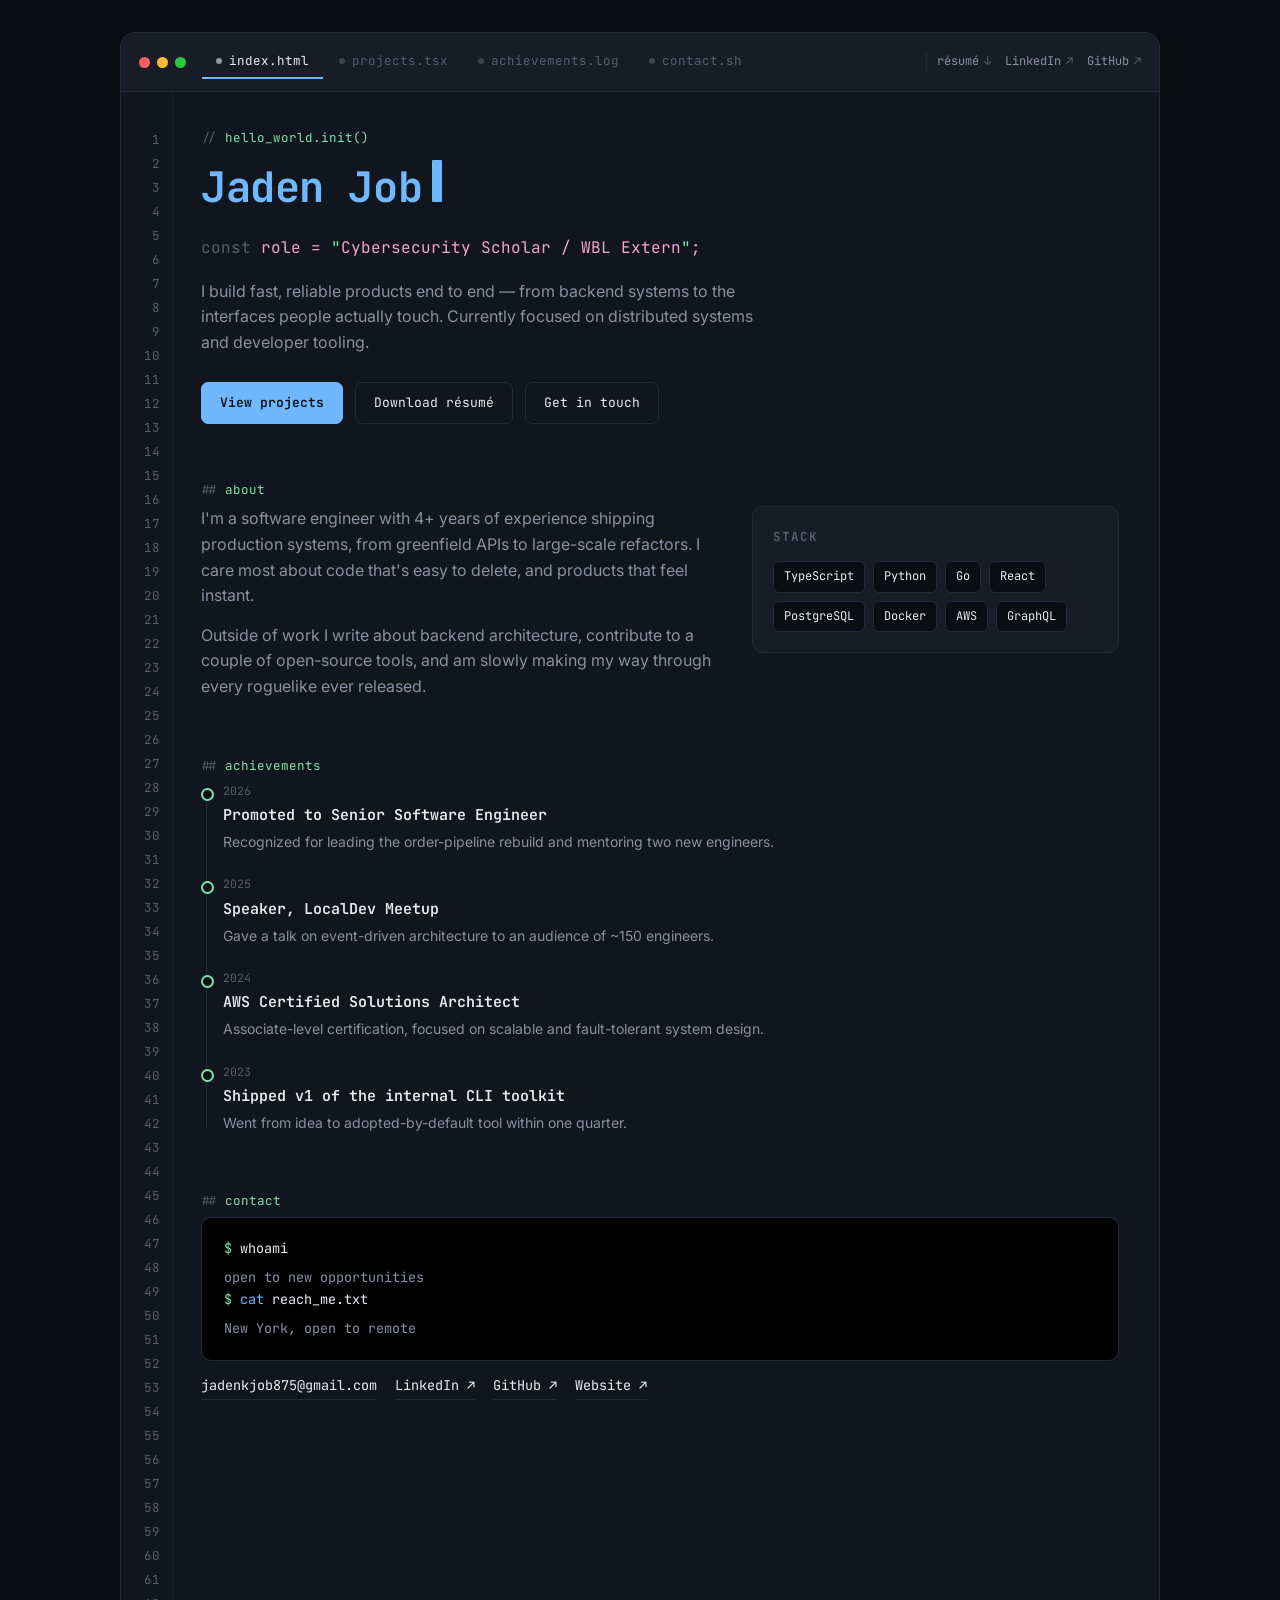
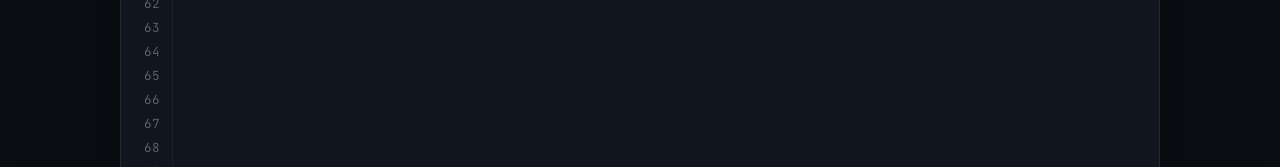
==== index.html @ 04edb19b "Update index.html" ====
<!DOCTYPE html>
<html lang="en">
<head>
<meta charset="UTF-8">
<meta name="viewport" content="width=device-width, initial-scale=1.0">
<title>Jaden Job — Cybersecurity Scholar / WBL Extern</title>
<meta name="description" content="Portfolio of Jaden Job, Cybersecurity Scholar / WBL Extern">
<link rel="preconnect" href="https://fonts.googleapis.com">
<link rel="preconnect" href="https://fonts.gstatic.com" crossorigin>
<link href="https://fonts.googleapis.com/css2?family=JetBrains+Mono:wght@400;500;600;700;800&family=Inter:wght@400;500;600;700&display=swap" rel="stylesheet">
<link rel="stylesheet" href="style.css">
</head>
<body>

<div class="editor">

  <div class="titlebar">
    <div class="dots"><span></span><span></span><span></span></div>
    <div class="tabs">
      <a href="index.html#top" class="tab active"><span class="dot"></span>index.html</a>
      <a href="projects.html" class="tab"><span class="dot"></span>projects.tsx</a>
      <a href="index.html#achievements" class="tab"><span class="dot"></span>achievements.log</a>
      <a href="index.html#contact" class="tab"><span class="dot"></span>contact.sh</a>
    </div>
    <div class="quick-links">
      <a data-profile="resumeUrl" target="_blank" rel="noopener">résumé <span class="arrow">↓</span></a>
      <a data-profile="linkedin" target="_blank" rel="noopener">LinkedIn <span class="arrow">↗</span></a>
      <a data-profile="github" target="_blank" rel="noopener">GitHub <span class="arrow">↗</span></a>
    </div>
  </div>

  <div class="code-body">
    <div class="gutter" id="gutter" aria-hidden="true"></div>

    <div class="content" id="content">

      <section class="hero" id="top">
        <p class="eyebrow"><span class="punc">// </span>hello_world.init()</p>
        <h1><span class="fn" data-profile="name"></span><span class="cursor"></span></h1>
        <p class="role-line"><span class="kw">const</span> role = <span class="str">"</span><span data-profile="role"></span><span class="str">"</span>;</p>
        <p class="tagline" data-profile="tagline"></p>
        <div class="cta-row">
          <a class="btn primary" href="projects.html">View projects</a>
          <a class="btn ghost" data-profile="resumeUrl" target="_blank" rel="noopener">Download résumé</a>
          <a class="btn ghost" href="#contact">Get in touch</a>
        </div>
      </section>

      <section id="about">
        <p class="eyebrow"><span class="punc">## </span>about</p>
        <div class="about-grid">
          <div id="bio-paragraphs"></div>
          <div class="skills-card">
            <h3>Stack</h3>
            <div class="tag-cloud" id="skills-tags"></div>
          </div>
        </div>
      </section>

      <section id="achievements">
        <p class="eyebrow"><span class="punc">## </span>achievements</p>
        <div class="timeline" id="timeline"></div>
      </section>

      <section id="contact">
        <p class="eyebrow"><span class="punc">## </span>contact</p>
        <div class="terminal">
          <div><span class="prompt">$</span> whoami</div>
          <p class="out">open to new opportunities</p>
          <div><span class="prompt">$</span> <span class="path">cat</span> reach_me.txt</div>
          <p class="out" data-profile="location"></p>
        </div>
        <div class="contact-links">
          <a data-profile="email"></a>
          <a data-profile="linkedin" target="_blank" rel="noopener">LinkedIn ↗</a>
          <a data-profile="github" target="_blank" rel="noopener">GitHub ↗</a>
          <a data-profile="website" target="_blank" rel="noopener">Website ↗</a>
        </div>
      </section>

    </div>
  </div>
</div>

<footer>built with plain HTML/CSS/JS · no framework, no tracking</footer>

<script src="data.js"></script>
<script src="site.js"></script>
<script>
  // Fill in name/links from PROFILE
  applyProfile();
  document.querySelector('[data-profile="email"]').textContent = PROFILE.email;

  // Render bio paragraphs
  const bioContainer = document.getElementById('bio-paragraphs');
  PROFILE.bio.forEach(paragraph => bioContainer.appendChild(el('p', null, paragraph)));

  // Render skill tags
  const tagsContainer = document.getElementById('skills-tags');
  PROFILE.skills.forEach(skill => tagsContainer.appendChild(el('span', 'tag', skill)));

  // Render achievements
  renderAchievementItems(document.getElementById('timeline'), ACHIEVEMENTS);

  renderGutter();
  setupScrollSpy(['top','about','achievements','contact']);
</script>

</body>
</html>
---- style.css ----
:root{
  --ink:        #0a0d12;
  --panel:      #11151d;
  --panel-2:    #171c26;
  --line:       #232938;
  --line-soft:  #1a2029;
  --text-hi:    #e8ecf3;
  --text-lo:    #8891a3;
  --text-dim:   #565f72;
  --blue:       #6fb7ff;
  --green:      #7ee6a6;
  --pink:       #f0a3d0;
  --amber:      #ffcb6b;
  --radius:     10px;
  --mono: 'JetBrains Mono', ui-monospace, monospace;
  --sans: 'Inter', -apple-system, sans-serif;
}

*{ box-sizing:border-box; }
html{ scroll-behavior:smooth; }
@media (prefers-reduced-motion: reduce){
  html{ scroll-behavior:auto; }
  *{ animation-duration:0.001ms !important; animation-iteration-count:1 !important; transition-duration:0.001ms !important; }
}

body{
  margin:0;
  background:var(--ink);
  color:var(--text-hi);
  font-family:var(--sans);
  line-height:1.6;
  -webkit-font-smoothing:antialiased;
}

a{ color:inherit; }
::selection{ background:var(--blue); color:var(--ink); }

:focus-visible{
  outline:2px solid var(--blue);
  outline-offset:3px;
  border-radius:4px;
}

/* ---------- Editor Window Chrome ---------- */
.editor{
  max-width:1040px;
  margin:32px auto;
  border:1px solid var(--line);
  border-radius:14px;
  overflow:hidden;
  background:var(--panel);
  box-shadow:0 40px 100px -40px rgba(0,0,0,0.6);
}

.titlebar{
  display:flex;
  align-items:center;
  gap:16px;
  padding:12px 18px;
  background:var(--panel-2);
  border-bottom:1px solid var(--line);
  flex-wrap:wrap;
}
.dots{ display:flex; gap:7px; flex-shrink:0; }
.dots span{ width:11px; height:11px; border-radius:50%; display:block; }
.dots span:nth-child(1){ background:#ff5f57; }
.dots span:nth-child(2){ background:#febc2e; }
.dots span:nth-child(3){ background:#28c840; }

.tabs{ display:flex; gap:2px; overflow-x:auto; flex:1; min-width:160px; }
.tab{
  font-family:var(--mono);
  font-size:12.5px;
  color:var(--text-dim);
  padding:6px 14px;
  border-radius:6px 6px 0 0;
  white-space:nowrap;
  display:flex;
  align-items:center;
  gap:7px;
  text-decoration:none;
  border-bottom:2px solid transparent;
}
.tab .dot{ width:6px; height:6px; border-radius:50%; background:currentColor; opacity:.6; }
.tab.active{ color:var(--text-hi); border-bottom-color:var(--blue); }
.tab:hover{ color:var(--text-hi); }

.quick-links{
  display:flex;
  gap:14px;
  flex-shrink:0;
  padding-left:10px;
  border-left:1px solid var(--line);
}
.quick-links a{
  font-family:var(--mono);
  font-size:12px;
  color:var(--text-lo);
  text-decoration:none;
  white-space:nowrap;
  display:flex;
  align-items:center;
  gap:5px;
}
.quick-links a:hover{ color:var(--blue); }
.quick-links .arrow{ color:var(--text-dim); }

@media (max-width:640px){
  .quick-links{ border-left:none; padding-left:0; width:100%; justify-content:flex-start; padding-top:8px; border-top:1px solid var(--line); margin-top:8px; }
}

/* ---------- Line-numbered content area ---------- */
.code-body{ display:flex; }
.gutter{
  flex-shrink:0;
  width:52px;
  text-align:right;
  padding:36px 12px 36px 0;
  font-family:var(--mono);
  font-size:12.5px;
  color:var(--text-dim);
  background:var(--panel);
  border-right:1px solid var(--line-soft);
  user-select:none;
}
.gutter div{ height:var(--lh, 24px); line-height:var(--lh,24px); }

.content{ flex:1; min-width:0; padding:36px 40px 36px 28px; }

@media (max-width:640px){
  .gutter{ width:34px; padding-right:8px; font-size:11px; }
  .content{ padding:28px 18px; }
  .editor{ margin:12px; border-radius:10px; }
}

.comment{ color:var(--text-dim); font-family:var(--mono); font-size:13px; }

section{ margin-bottom:56px; }
section:last-of-type{ margin-bottom:0; }

.eyebrow{ font-family:var(--mono); font-size:12.5px; color:var(--green); margin:0 0 6px; }
.eyebrow .punc{ color:var(--text-dim); }

h1,h2,h3{ font-family:var(--mono); font-weight:700; margin:0; letter-spacing:-0.01em; }

/* ---------- Hero ---------- */
.hero h1{
  font-size:clamp(28px, 5vw, 42px);
  color:var(--text-hi);
  display:flex; flex-wrap:wrap; align-items:baseline; gap:10px;
}
.hero h1 .fn{ color:var(--blue); }
.cursor{
  display:inline-block; width:10px; height:1em; background:var(--blue);
  animation:blink 1.1s steps(1) infinite; vertical-align:text-bottom; border-radius:1px;
}
@keyframes blink{ 50%{ opacity:0; } }

.role-line{ font-family:var(--mono); font-size:16px; color:var(--pink); margin-top:14px; }
.role-line .kw{ color:var(--text-dim); }
.role-line .str{ color:var(--green); }

.hero p.tagline{ max-width:56ch; color:var(--text-lo); font-size:16px; margin-top:18px; }

.cta-row{ display:flex; gap:12px; margin-top:26px; flex-wrap:wrap; }
.btn{
  font-family:var(--mono); font-size:13px; text-decoration:none; padding:10px 18px;
  border-radius:7px; border:1px solid var(--line);
  transition:border-color .15s, transform .15s, background .15s;
}
.btn:hover{ transform:translateY(-1px); }
.btn.primary{ background:var(--blue); color:var(--ink); border-color:var(--blue); font-weight:600; }
.btn.primary:hover{ background:#8ec4ff; }
.btn.ghost{ color:var(--text-hi); }
.btn.ghost:hover{ border-color:var(--text-lo); }

/* ---------- About ---------- */
.about-grid{ display:grid; grid-template-columns:1.4fr 1fr; gap:36px; align-items:start; }
@media (max-width:720px){ .about-grid{ grid-template-columns:1fr; } }
.about-grid p{ color:var(--text-lo); margin:0 0 14px; }
.about-grid p:last-child{ margin-bottom:0; }

.skills-card{ background:var(--panel-2); border:1px solid var(--line); border-radius:var(--radius); padding:20px; }
.skills-card h3{ font-size:12.5px; color:var(--text-dim); text-transform:uppercase; letter-spacing:.08em; margin-bottom:14px; }
.tag-cloud{ display:flex; flex-wrap:wrap; gap:8px; }
.tag{ font-family:var(--mono); font-size:12px; padding:5px 10px; border-radius:6px; background:var(--ink); border:1px solid var(--line); color:var(--text-hi); }

/* ---------- Projects ---------- */
.project-grid{ display:grid; grid-template-columns:1fr 1fr; gap:20px; }
@media (max-width:720px){ .project-grid{ grid-template-columns:1fr; } }

.card{
  background:var(--panel-2); border:1px solid var(--line); border-radius:var(--radius);
  padding:22px; display:flex; flex-direction:column; gap:12px;
  transition:border-color .15s, transform .15s;
}
.card:hover{ border-color:var(--blue); transform:translateY(-2px); }

.card-top{ display:flex; justify-content:space-between; align-items:flex-start; gap:10px; }
.card h3{ font-size:17px; color:var(--text-hi); }
.card .stack{ font-family:var(--mono); font-size:11.5px; color:var(--text-dim); }
.card p{ color:var(--text-lo); font-size:14.5px; margin:0; }
.card .links{ display:flex; gap:14px; margin-top:auto; padding-top:6px; }
.card .links a{ font-family:var(--mono); font-size:12.5px; color:var(--green); text-decoration:none; border-bottom:1px solid transparent; }
.card .links a:hover{ border-bottom-color:var(--green); }

.impact-badge{
  font-family:var(--mono); font-size:11px; color:var(--amber);
  background:rgba(255,203,107,0.08); border:1px solid rgba(255,203,107,0.25);
  padding:3px 8px; border-radius:5px; white-space:nowrap;
}

.page-heading{ margin-bottom:28px; }
.page-heading h1{ font-size:clamp(24px,4vw,32px); color:var(--text-hi); }
.page-heading p{ color:var(--text-lo); margin-top:10px; max-width:60ch; }

/* ---------- Achievements timeline ---------- */
.timeline{ position:relative; padding-left:22px; }
.timeline::before{ content:''; position:absolute; left:5px; top:6px; bottom:6px; width:1px; background:var(--line); }
.t-item{ position:relative; margin-bottom:22px; }
.t-item:last-child{ margin-bottom:0; }
.t-item::before{
  content:''; position:absolute; left:-22px; top:6px;
  width:9px; height:9px; border-radius:50%; background:var(--ink); border:2px solid var(--green);
}
.t-date{ font-family:var(--mono); font-size:11.5px; color:var(--text-dim); }
.t-title{ font-family:var(--mono); font-size:15px; color:var(--text-hi); margin:3px 0 4px; font-weight:600; }
.t-desc{ color:var(--text-lo); font-size:14px; margin:0; }

/* ---------- Contact / terminal ---------- */
.terminal{ background:#000; border:1px solid var(--line); border-radius:var(--radius); padding:20px 22px; font-family:var(--mono); font-size:13.5px; }
.terminal .prompt{ color:var(--green); }
.terminal .path{ color:var(--blue); }
.terminal .out{ color:var(--text-lo); margin:8px 0 0; }
.contact-links{ display:flex; flex-wrap:wrap; gap:18px; margin-top:14px; }
.contact-links a{
  text-decoration:none; font-family:var(--mono); font-size:13.5px; color:var(--text-hi);
  border-bottom:1px solid var(--line); padding-bottom:2px;
}
.contact-links a:hover{ color:var(--blue); border-color:var(--blue); }

footer{ text-align:center; font-family:var(--mono); font-size:11.5px; color:var(--text-dim); padding:24px 10px 40px; }
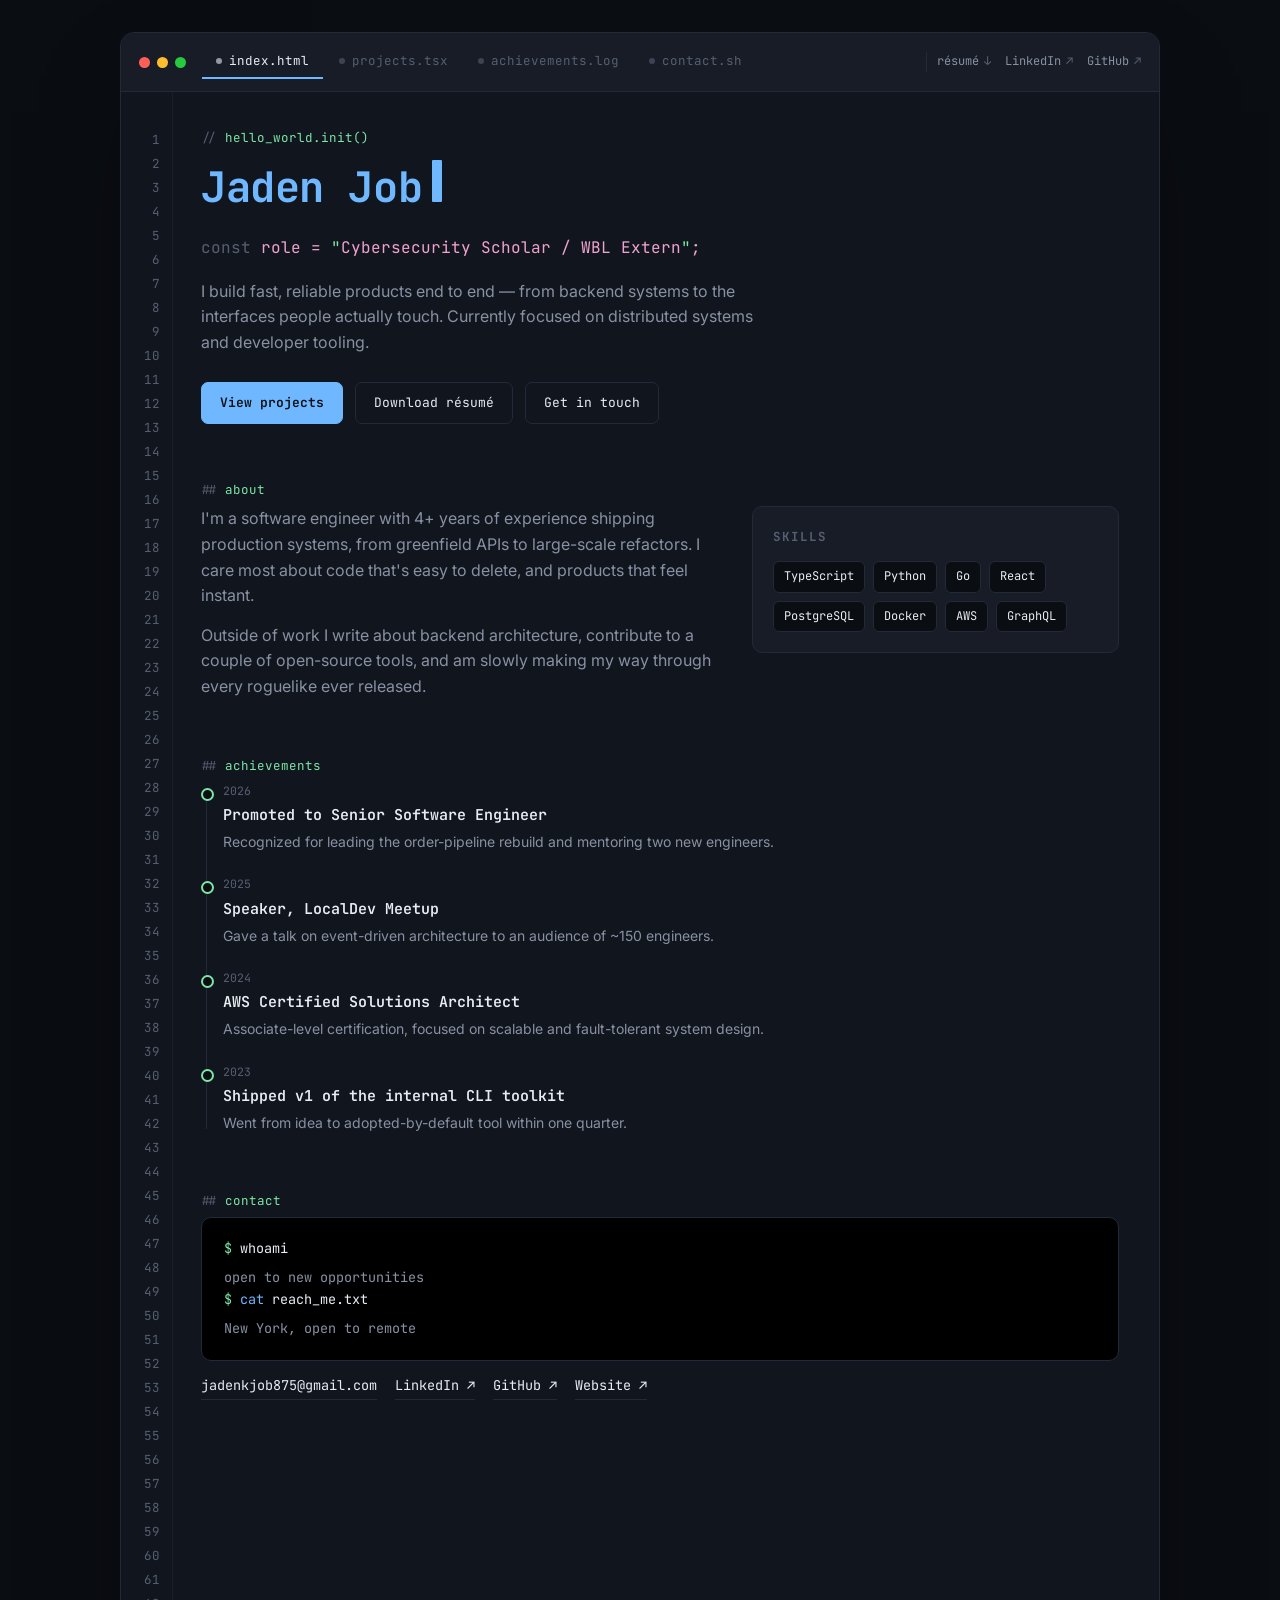
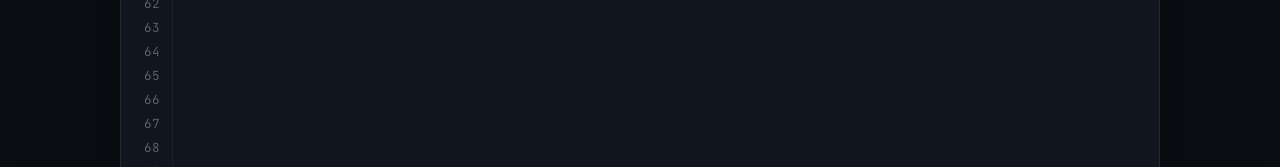
==== commit 1a22cd71: "Update index.html" ====
--- a/index.html
+++ b/index.html
@@ -51,7 +51,7 @@
         <div class="about-grid">
           <div id="bio-paragraphs"></div>
           <div class="skills-card">
-            <h3>Stack</h3>
+            <h3>Skills</h3>
             <div class="tag-cloud" id="skills-tags"></div>
           </div>
         </div>
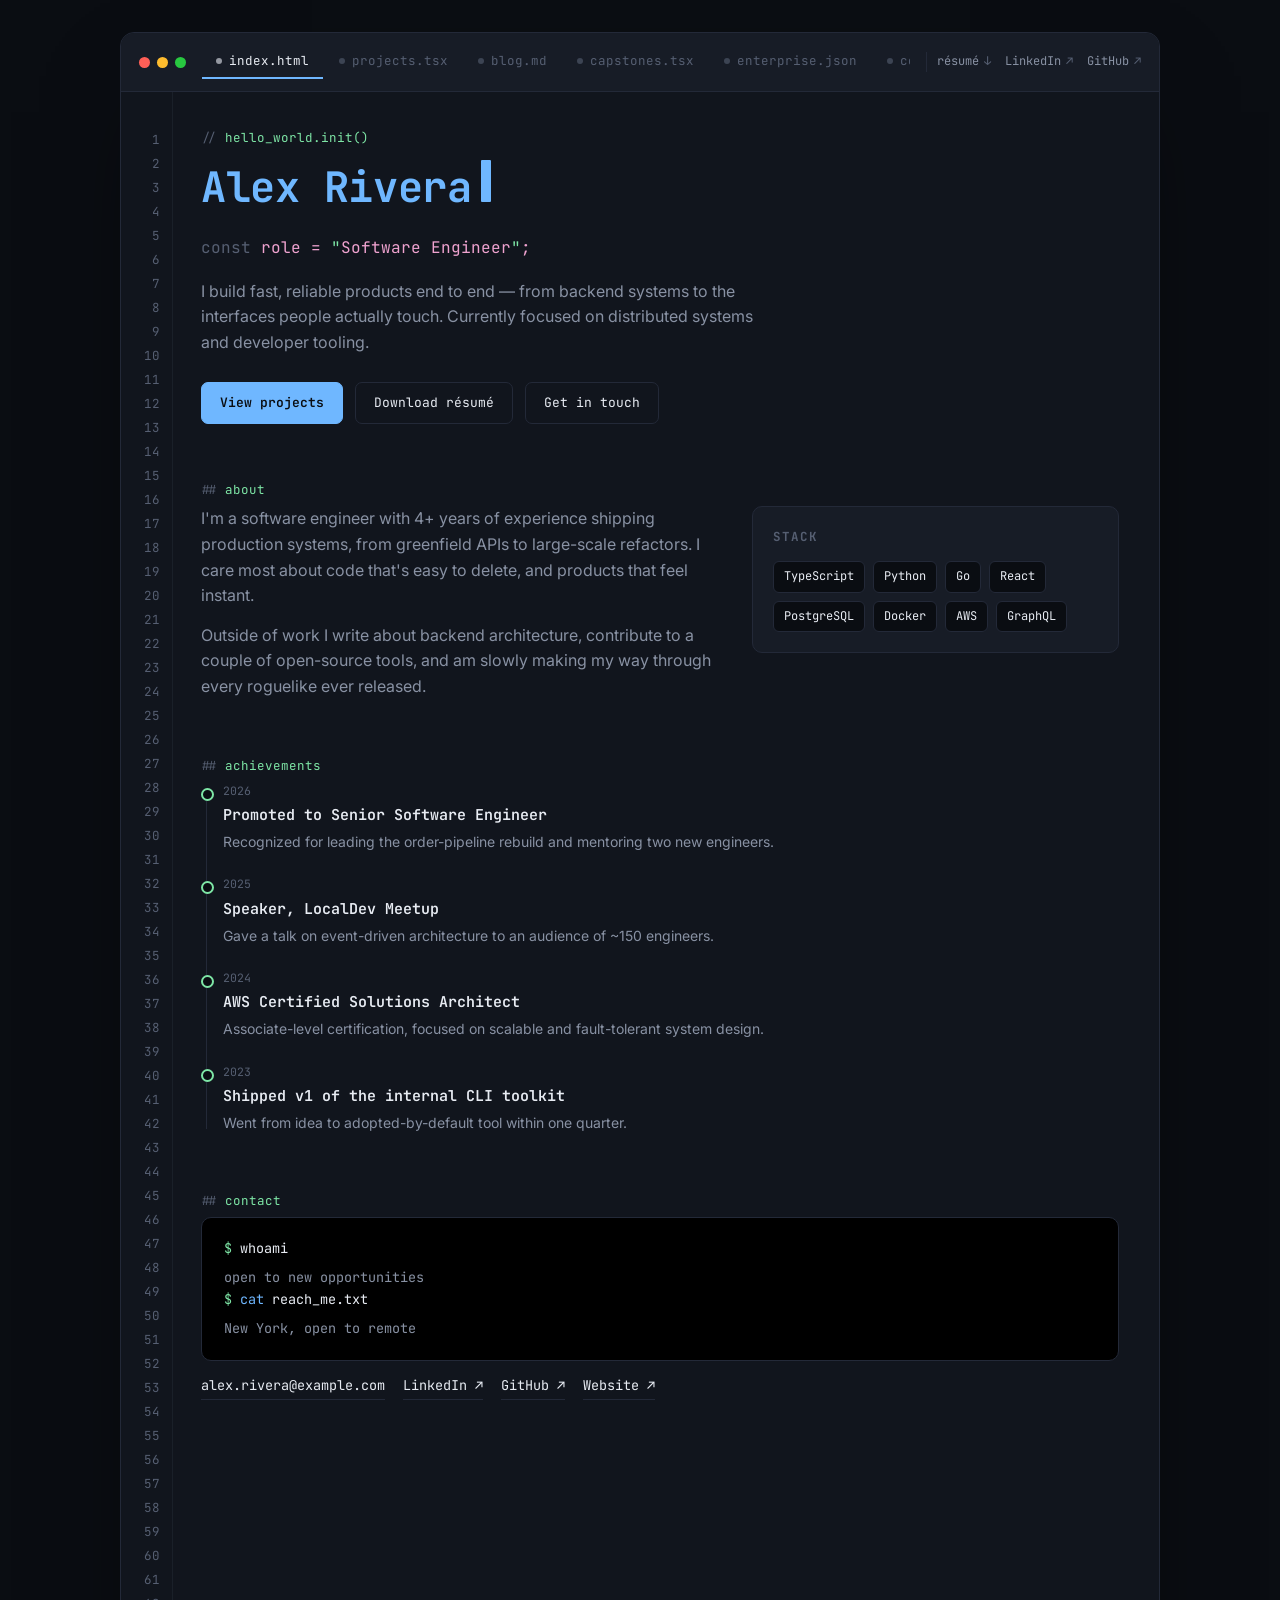
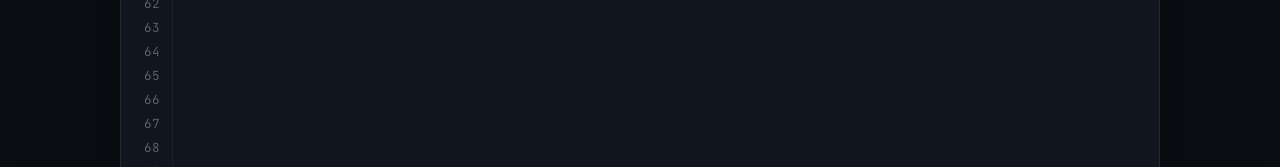
==== commit 47de8f6b: "Add files via upload" ====
--- a/index.html
+++ b/index.html
@@ -3,8 +3,8 @@
 <head>
 <meta charset="UTF-8">
 <meta name="viewport" content="width=device-width, initial-scale=1.0">
-<title>Jaden Job — Cybersecurity Scholar / WBL Extern</title>
-<meta name="description" content="Portfolio of Jaden Job, Cybersecurity Scholar / WBL Extern">
+<title>Alex Rivera — Software Engineer</title>
+<meta name="description" content="Portfolio of Alex Rivera, Software Engineer">
 <link rel="preconnect" href="https://fonts.googleapis.com">
 <link rel="preconnect" href="https://fonts.gstatic.com" crossorigin>
 <link href="https://fonts.googleapis.com/css2?family=JetBrains+Mono:wght@400;500;600;700;800&family=Inter:wght@400;500;600;700&display=swap" rel="stylesheet">
@@ -19,7 +19,9 @@
     <div class="tabs">
       <a href="index.html#top" class="tab active"><span class="dot"></span>index.html</a>
       <a href="projects.html" class="tab"><span class="dot"></span>projects.tsx</a>
-      <a href="index.html#achievements" class="tab"><span class="dot"></span>achievements.log</a>
+      <a href="blog.html" class="tab"><span class="dot"></span>blog.md</a>
+      <a href="capstones.html" class="tab"><span class="dot"></span>capstones.tsx</a>
+      <a href="enterprise.html" class="tab"><span class="dot"></span>enterprise.json</a>
       <a href="index.html#contact" class="tab"><span class="dot"></span>contact.sh</a>
     </div>
     <div class="quick-links">
@@ -51,7 +53,7 @@
         <div class="about-grid">
           <div id="bio-paragraphs"></div>
           <div class="skills-card">
-            <h3>Skills</h3>
+            <h3>Stack</h3>
             <div class="tag-cloud" id="skills-tags"></div>
           </div>
         </div>
--- a/style.css
+++ b/style.css
@@ -239,4 +239,79 @@
 }
 .contact-links a:hover{ color:var(--blue); border-color:var(--blue); }
 
+/* ---------- Images ---------- */
+.cover-img{
+  width:100%; max-height:340px; object-fit:cover;
+  border-radius:8px; border:1px solid var(--line); display:block; margin-bottom:14px;
+}
+.step-img{
+  width:100%; max-height:280px; object-fit:cover;
+  border-radius:8px; border:1px solid var(--line); display:block; margin:8px 0 10px;
+}
+.gallery{ display:grid; grid-template-columns:repeat(auto-fit,minmax(140px,1fr)); gap:10px; margin-top:14px; }
+.gallery img{ width:100%; height:110px; object-fit:cover; border-radius:6px; border:1px solid var(--line); }
+
+/* ---------- Blog post cards (details/summary) ---------- */
+.post-card{
+  background:var(--panel-2); border:1px solid var(--line); border-radius:var(--radius);
+  padding:22px; margin-bottom:22px;
+}
+.post-card:last-child{ margin-bottom:0; }
+.post-card summary{ cursor:pointer; list-style:none; }
+.post-card summary::-webkit-details-marker{ display:none; }
+.post-heading{ display:flex; justify-content:space-between; align-items:baseline; gap:12px; flex-wrap:wrap; }
+.post-heading h3{ font-size:18px; color:var(--text-hi); }
+.post-date{ font-family:var(--mono); font-size:11.5px; color:var(--text-dim); white-space:nowrap; }
+.post-summary{ color:var(--text-lo); font-size:14.5px; margin:10px 0 4px; }
+.tag-cloud{ display:flex; flex-wrap:wrap; gap:8px; margin-top:10px; }
+.expand-hint{
+  display:inline-block; margin-top:10px; font-family:var(--mono); font-size:12px; color:var(--blue);
+}
+.post-card[open] .expand-hint{ display:none; }
+.steps{ margin-top:18px; padding-top:18px; border-top:1px solid var(--line); }
+.step{ margin-bottom:22px; }
+.step:last-child{ margin-bottom:0; }
+.step h4{ font-family:var(--mono); font-size:14px; color:var(--green); margin:0 0 4px; }
+.step p{ color:var(--text-lo); font-size:14px; margin:0; }
+
+/* ---------- Capstone cards ---------- */
+.capstone-card{
+  background:var(--panel-2); border:1px solid var(--line); border-radius:var(--radius);
+  padding:22px; margin-bottom:22px;
+}
+.capstone-card:last-child{ margin-bottom:0; }
+.capstone-card .stack{ margin:6px 0 10px; }
+.capstone-card p{ color:var(--text-lo); font-size:14.5px; }
+.highlight-list{ margin:10px 0 0; padding-left:18px; color:var(--text-lo); font-size:14px; }
+.highlight-list li{ margin-bottom:4px; }
+.capstone-card .links{ display:flex; gap:14px; margin-top:14px; }
+.capstone-card .links a{ font-family:var(--mono); font-size:12.5px; color:var(--green); text-decoration:none; }
+.capstone-card .links a:hover{ text-decoration:underline; }
+
+/* ---------- Experience (extends .timeline / .t-item) ---------- */
+.exp-item ul{ margin:8px 0 0; padding-left:18px; color:var(--text-lo); font-size:14px; }
+.exp-item li{ margin-bottom:4px; }
+
+/* ---------- Certifications ---------- */
+.cert-grid{ display:grid; grid-template-columns:repeat(auto-fit,minmax(220px,1fr)); gap:14px; }
+.cert-card{ background:var(--panel-2); border:1px solid var(--line); border-radius:var(--radius); padding:18px; }
+.cert-card h3{ font-size:15px; color:var(--text-hi); margin-bottom:6px; }
+.cert-card .stack{ margin-bottom:8px; }
+.cert-card a{ font-family:var(--mono); font-size:12.5px; color:var(--green); text-decoration:none; }
+.cert-card a:hover{ text-decoration:underline; }
+
+/* ---------- Projects grouped by category (enterprise page) ---------- */
+.category-block{ margin-bottom:24px; }
+.category-block:last-child{ margin-bottom:0; }
+.category-title{
+  font-family:var(--mono); font-size:12.5px; color:var(--pink);
+  text-transform:uppercase; letter-spacing:.07em; margin-bottom:10px;
+}
+.project-link-list{ display:flex; flex-direction:column; gap:8px; }
+.project-link-list a{
+  font-family:var(--mono); font-size:14px; color:var(--text-hi); text-decoration:none;
+  border-bottom:1px solid transparent; width:fit-content;
+}
+.project-link-list a:hover{ color:var(--blue); border-color:var(--blue); }
+
 footer{ text-align:center; font-family:var(--mono); font-size:11.5px; color:var(--text-dim); padding:24px 10px 40px; }
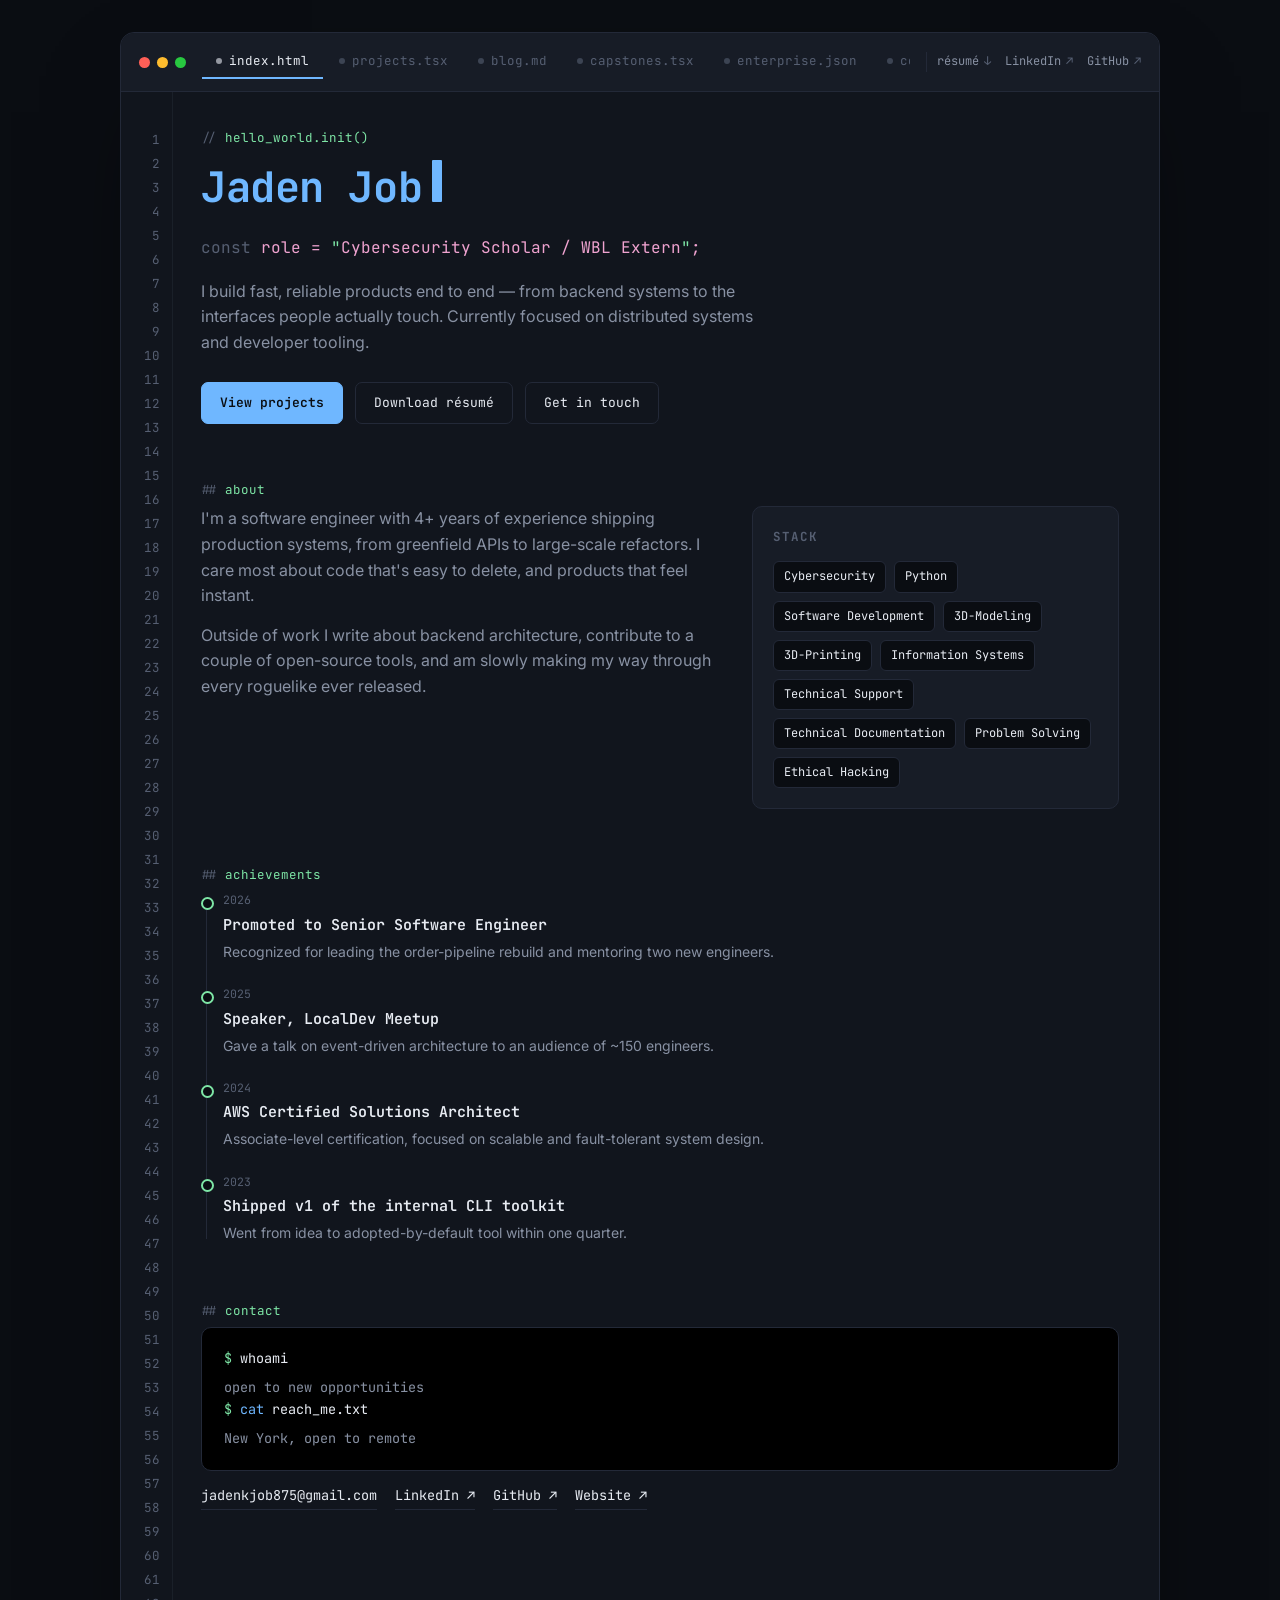
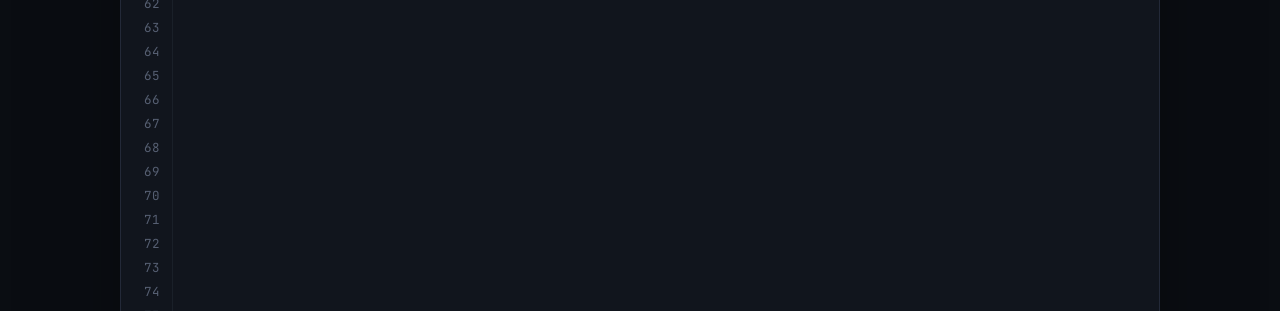
==== commit c402a540: "Update index.html" ====
--- a/index.html
+++ b/index.html
@@ -3,8 +3,8 @@
 <head>
 <meta charset="UTF-8">
 <meta name="viewport" content="width=device-width, initial-scale=1.0">
-<title>Alex Rivera — Software Engineer</title>
-<meta name="description" content="Portfolio of Alex Rivera, Software Engineer">
+<title>Jaden Job - Cybersecurity Scholar / WBL Extern</title>
+<meta name="description" content="Portfolio of Jaden Job / WBL Extern">
 <link rel="preconnect" href="https://fonts.googleapis.com">
 <link rel="preconnect" href="https://fonts.gstatic.com" crossorigin>
 <link href="https://fonts.googleapis.com/css2?family=JetBrains+Mono:wght@400;500;600;700;800&family=Inter:wght@400;500;600;700&display=swap" rel="stylesheet">
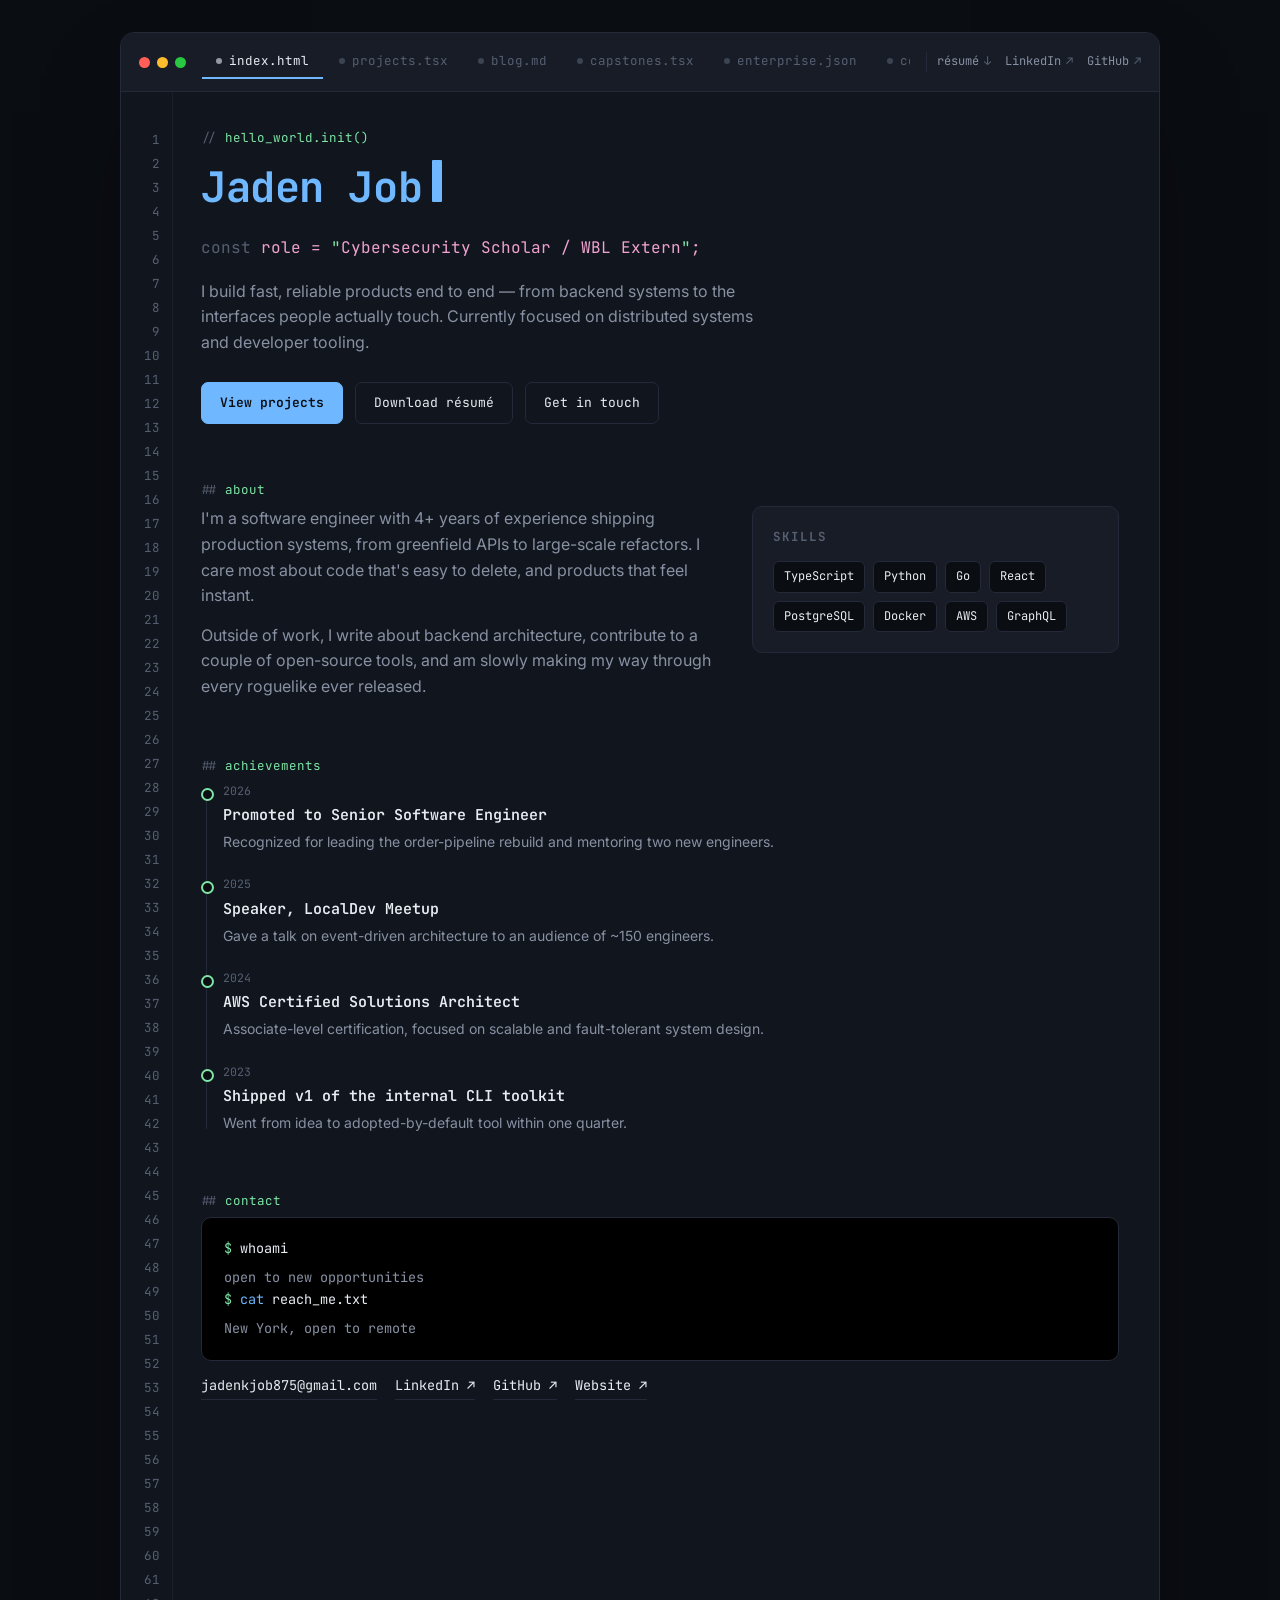
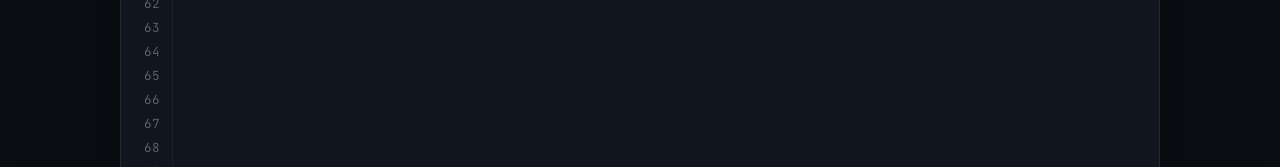
==== commit 01ee71f0: "Update index.html" ====
--- a/index.html
+++ b/index.html
@@ -4,7 +4,7 @@
 <meta charset="UTF-8">
 <meta name="viewport" content="width=device-width, initial-scale=1.0">
 <title>Jaden Job - Cybersecurity Scholar / WBL Extern</title>
-<meta name="description" content="Portfolio of Jaden Job / WBL Extern">
+<meta name="description" content=" Portfolio of Jaden Job, Cybersecurity Scholar / WBL Extern">
 <link rel="preconnect" href="https://fonts.googleapis.com">
 <link rel="preconnect" href="https://fonts.gstatic.com" crossorigin>
 <link href="https://fonts.googleapis.com/css2?family=JetBrains+Mono:wght@400;500;600;700;800&family=Inter:wght@400;500;600;700&display=swap" rel="stylesheet">
@@ -53,7 +53,7 @@
         <div class="about-grid">
           <div id="bio-paragraphs"></div>
           <div class="skills-card">
-            <h3>Stack</h3>
+            <h3>Skills</h3>
             <div class="tag-cloud" id="skills-tags"></div>
           </div>
         </div>
